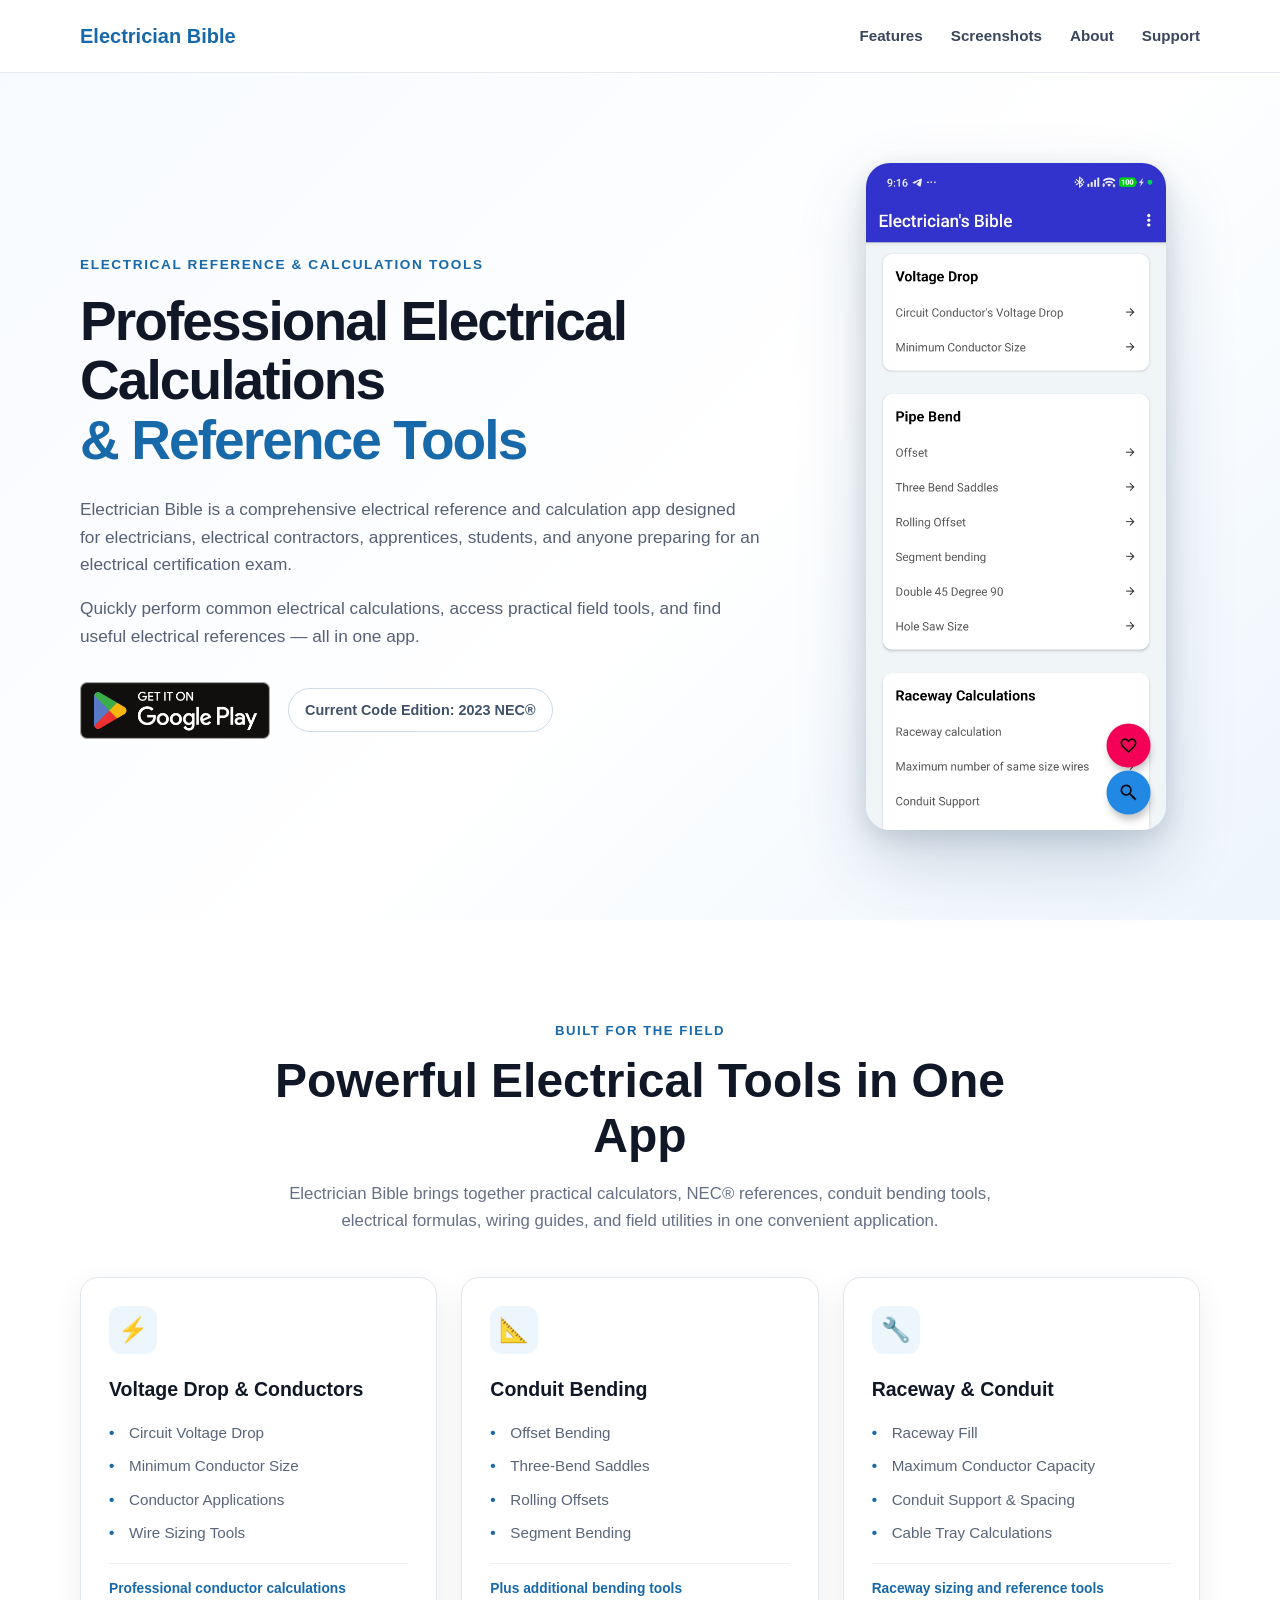
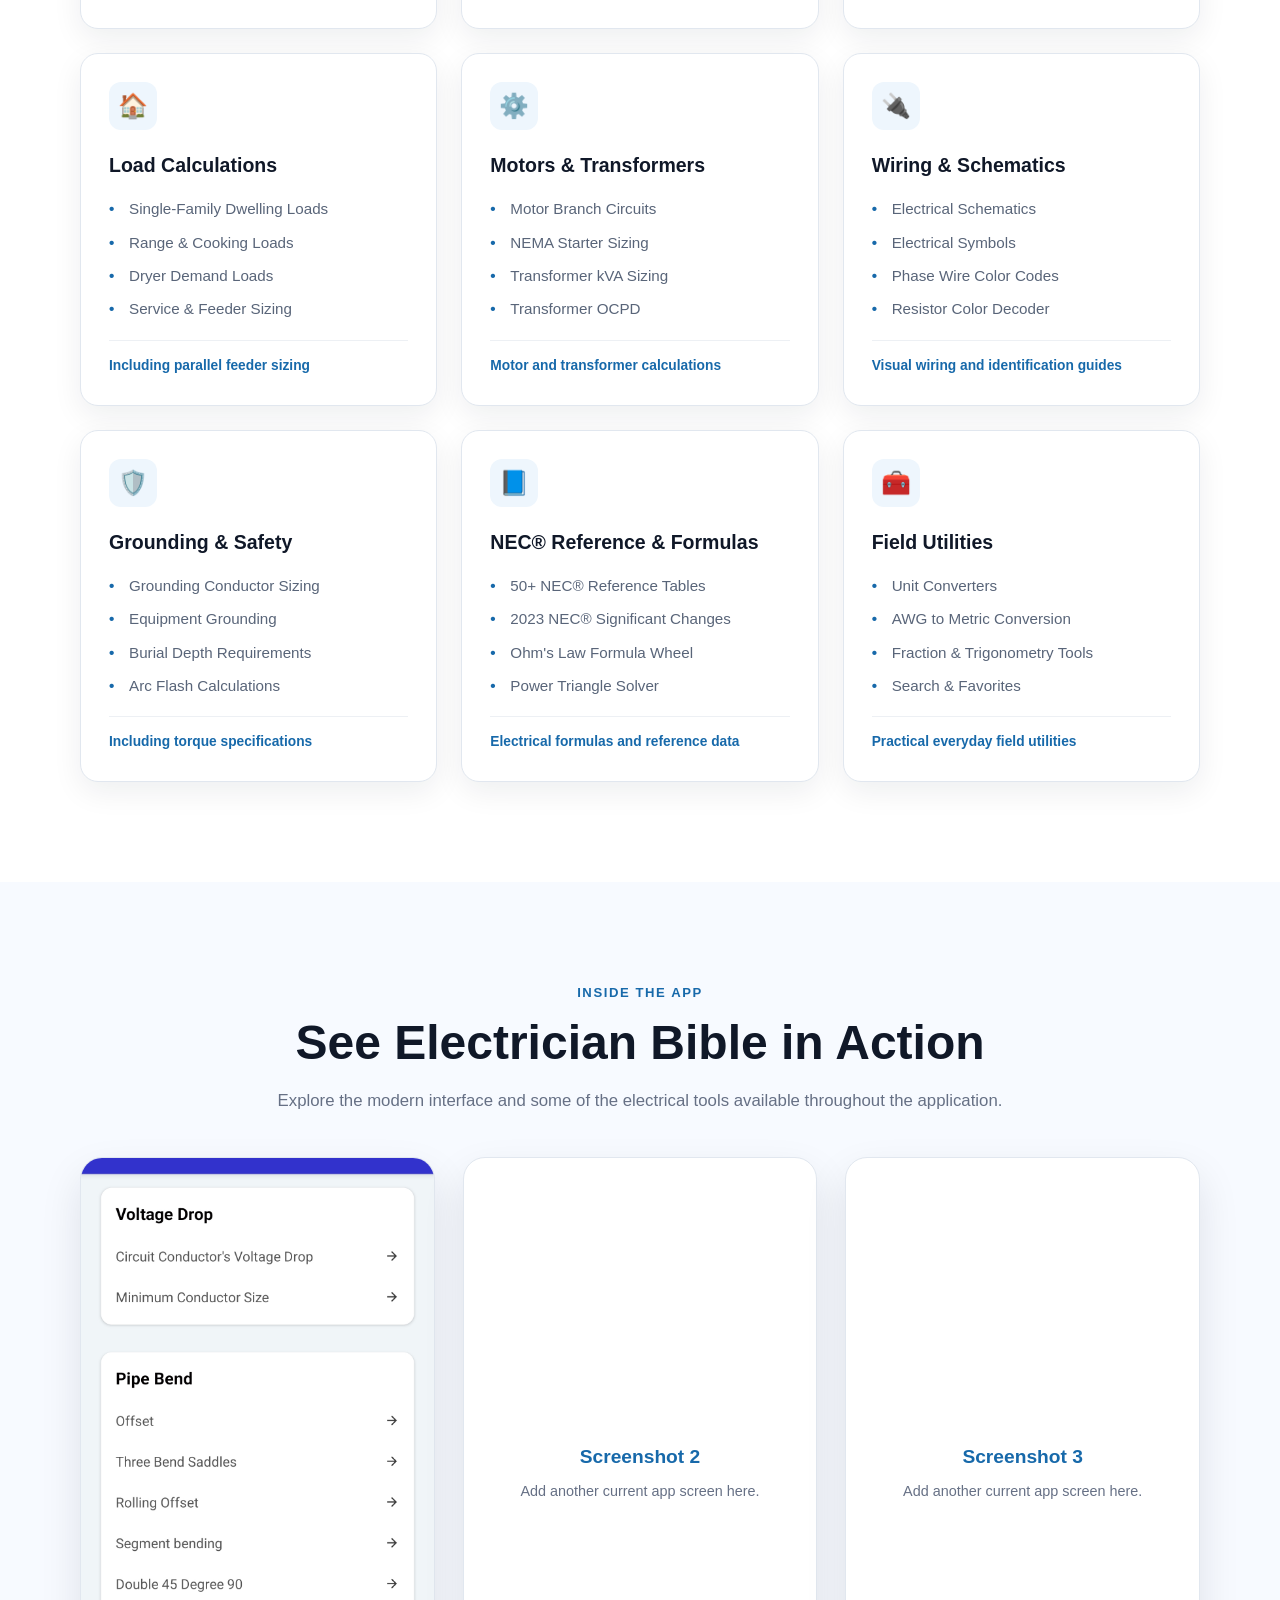
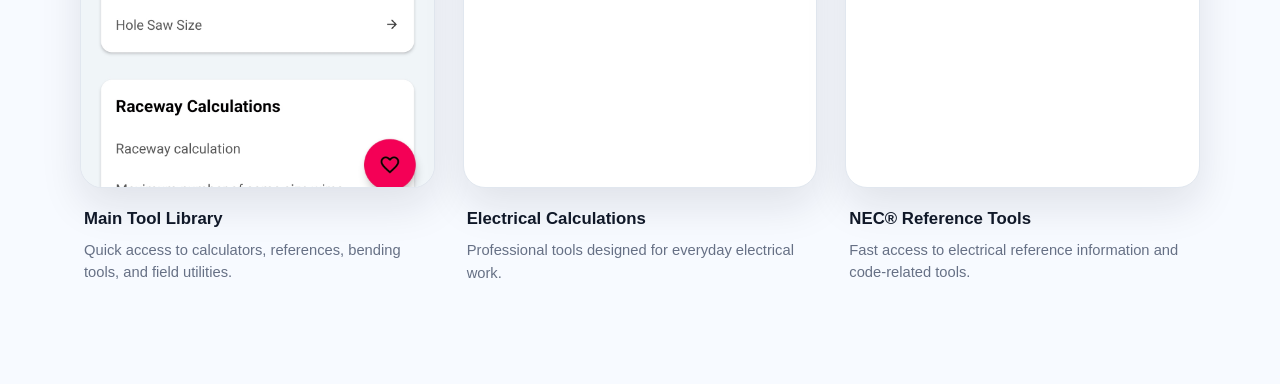
==== index.html @ d9a0a6ef "Build initial Electrician Bible website" ====
<!doctype html>
<html lang="en">
  <head>
    <meta charset="UTF-8" />
    <meta name="viewport" content="width=device-width, initial-scale=1.0" />

    <title>Electrician Bible</title>

    <meta
      name="description"
      content="Electrician Bible provides professional electrical calculations, conduit bending tools, electrical references, and field utilities for electricians, contractors, apprentices, and students."
    />

    <link rel="stylesheet" href="css/style.css" />
  </head>

  <body>
    <header class="site-header">
      <div class="container nav-container">
        <a class="brand" href="#"> Electrician Bible </a>

        <nav class="main-nav" aria-label="Main navigation">
          <a href="#features">Features</a>
          <a href="#screenshots">Screenshots</a>
          <a href="#about">About</a>
          <a href="#support">Support</a>
        </nav>
      </div>
    </header>

    <main>
      <section class="hero">
        <div class="container hero-content">
          <div class="hero-text">
            <p class="hero-label">Electrical Reference & Calculation Tools</p>

            <h1>
              Professional Electrical Calculations
              <span>& Reference Tools</span>
            </h1>

            <p class="hero-description">
              Electrician Bible is a comprehensive electrical reference and
              calculation app designed for electricians, electrical contractors,
              apprentices, students, and anyone preparing for an electrical
              certification exam.
            </p>

            <p class="hero-description">
              Quickly perform common electrical calculations, access practical
              field tools, and find useful electrical references — all in one
              app.
            </p>

            <div class="hero-actions">
              <a
                class="google-play-link"
                href="https://play.google.com/store/apps/details?id=com.softlink.electriciantoolsNew"
                target="_blank"
                rel="noopener noreferrer"
                aria-label="Get Electrician's Bible on Google Play"
              >
                <img
                  src="images/google-play-badge.png"
                  alt="Get it on Google Play"
                  class="google-play-badge"
                />
              </a>

              <span class="nec-badge"> Current Code Edition: 2023 NEC® </span>
            </div>
          </div>

          <div class="hero-visual">
            <div class="app-showcase">
              <img
                src="images/screenshots/electrician-bible-home.jpg"
                alt="Electrician Bible Android app showing electrical calculators and conduit bending tools"
                class="app-screenshot"
              />
            </div>
          </div>
        </div>
      </section>

      <section id="features" class="features-section">
        <div class="container">
          <div class="section-heading">
            <p class="section-label">Built for the field</p>
            <h2>Powerful Electrical Tools in One App</h2>
            <p class="section-description">
              Electrician Bible brings together practical calculators, NEC®
              references, conduit bending tools, electrical formulas, wiring
              guides, and field utilities in one convenient application.
            </p>
          </div>

          <div class="features-grid">
            <article class="feature-card">
              <div class="feature-icon">⚡</div>
              <h3>Voltage Drop & Conductors</h3>
              <ul>
                <li>Circuit Voltage Drop</li>
                <li>Minimum Conductor Size</li>
                <li>Conductor Applications</li>
                <li>Wire Sizing Tools</li>
              </ul>
              <span class="feature-more"
                >Professional conductor calculations</span
              >
            </article>

            <article class="feature-card">
              <div class="feature-icon">📐</div>
              <h3>Conduit Bending</h3>
              <ul>
                <li>Offset Bending</li>
                <li>Three-Bend Saddles</li>
                <li>Rolling Offsets</li>
                <li>Segment Bending</li>
              </ul>
              <span class="feature-more">Plus additional bending tools</span>
            </article>

            <article class="feature-card">
              <div class="feature-icon">🔧</div>
              <h3>Raceway & Conduit</h3>
              <ul>
                <li>Raceway Fill</li>
                <li>Maximum Conductor Capacity</li>
                <li>Conduit Support & Spacing</li>
                <li>Cable Tray Calculations</li>
              </ul>
              <span class="feature-more"
                >Raceway sizing and reference tools</span
              >
            </article>

            <article class="feature-card">
              <div class="feature-icon">🏠</div>
              <h3>Load Calculations</h3>
              <ul>
                <li>Single-Family Dwelling Loads</li>
                <li>Range & Cooking Loads</li>
                <li>Dryer Demand Loads</li>
                <li>Service & Feeder Sizing</li>
              </ul>
              <span class="feature-more">Including parallel feeder sizing</span>
            </article>

            <article class="feature-card">
              <div class="feature-icon">⚙️</div>
              <h3>Motors & Transformers</h3>
              <ul>
                <li>Motor Branch Circuits</li>
                <li>NEMA Starter Sizing</li>
                <li>Transformer kVA Sizing</li>
                <li>Transformer OCPD</li>
              </ul>
              <span class="feature-more"
                >Motor and transformer calculations</span
              >
            </article>

            <article class="feature-card">
              <div class="feature-icon">🔌</div>
              <h3>Wiring & Schematics</h3>
              <ul>
                <li>Electrical Schematics</li>
                <li>Electrical Symbols</li>
                <li>Phase Wire Color Codes</li>
                <li>Resistor Color Decoder</li>
              </ul>
              <span class="feature-more"
                >Visual wiring and identification guides</span
              >
            </article>

            <article class="feature-card">
              <div class="feature-icon">🛡️</div>
              <h3>Grounding & Safety</h3>
              <ul>
                <li>Grounding Conductor Sizing</li>
                <li>Equipment Grounding</li>
                <li>Burial Depth Requirements</li>
                <li>Arc Flash Calculations</li>
              </ul>
              <span class="feature-more">Including torque specifications</span>
            </article>

            <article class="feature-card">
              <div class="feature-icon">📘</div>
              <h3>NEC® Reference & Formulas</h3>
              <ul>
                <li>50+ NEC® Reference Tables</li>
                <li>2023 NEC® Significant Changes</li>
                <li>Ohm's Law Formula Wheel</li>
                <li>Power Triangle Solver</li>
              </ul>
              <span class="feature-more"
                >Electrical formulas and reference data</span
              >
            </article>

            <article class="feature-card">
              <div class="feature-icon">🧰</div>
              <h3>Field Utilities</h3>
              <ul>
                <li>Unit Converters</li>
                <li>AWG to Metric Conversion</li>
                <li>Fraction & Trigonometry Tools</li>
                <li>Search & Favorites</li>
              </ul>
              <span class="feature-more"
                >Practical everyday field utilities</span
              >
            </article>
          </div>
        </div>
      </section>
      <section id="screenshots" class="screenshots-section">
        <div class="container">
          <div class="section-heading">
            <p class="section-label">Inside the app</p>
            <h2>See Electrician Bible in Action</h2>
            <p class="section-description">
              Explore the modern interface and some of the electrical tools
              available throughout the application.
            </p>
          </div>

          <div class="screenshots-grid">
            <figure class="screenshot-card">
              <img
                src="images/screenshots/electrician-bible-home.jpg"
                alt="Electrician Bible main menu with voltage drop, conduit bending, and raceway tools"
              />
              <figcaption>
                <strong>Main Tool Library</strong>
                <span
                  >Quick access to calculators, references, bending tools, and
                  field utilities.</span
                >
              </figcaption>
            </figure>

            <figure class="screenshot-card">
              <div class="screenshot-placeholder">
                <span>Screenshot 2</span>
                <small>Add another current app screen here.</small>
              </div>
              <figcaption>
                <strong>Electrical Calculations</strong>
                <span
                  >Professional tools designed for everyday electrical
                  work.</span
                >
              </figcaption>
            </figure>

            <figure class="screenshot-card">
              <div class="screenshot-placeholder">
                <span>Screenshot 3</span>
                <small>Add another current app screen here.</small>
              </div>
              <figcaption>
                <strong>NEC® Reference Tools</strong>
                <span
                  >Fast access to electrical reference information and
                  code-related tools.</span
                >
              </figcaption>
            </figure>
          </div>
        </div>
      </section>
    </main>

    <script src="js/script.js"></script>
  </body>
</html>
---- css/style.css ----
* {
  box-sizing: border-box;
  margin: 0;
  padding: 0;
}

html {
  scroll-behavior: smooth;
}

body {
  font-family: Arial, Helvetica, sans-serif;
  color: #172033;
  background: #ffffff;
  line-height: 1.6;
}

a {
  color: inherit;
  text-decoration: none;
}

.container {
  width: min(1120px, calc(100% - 40px));
  margin: 0 auto;
}

/* Header */

.site-header {
  background: #ffffff;
  border-bottom: 1px solid #e6e9ef;
  position: sticky;
  top: 0;
  z-index: 100;
}

.nav-container {
  min-height: 72px;
  display: flex;
  align-items: center;
  justify-content: space-between;
  gap: 30px;
}

.brand {
  font-size: 1.25rem;
  font-weight: 700;
  color: #1769aa;
}

.main-nav {
  display: flex;
  align-items: center;
  gap: 28px;
}

.main-nav a {
  font-size: 0.95rem;
  font-weight: 600;
  color: #39465c;
}

.main-nav a:hover {
  color: #1769aa;
}

/* Hero */

.hero {
  background: linear-gradient(135deg, #f7faff 0%, #ffffff 55%, #edf5fc 100%);
  padding: 90px 0;
}

.hero-content {
  display: grid;
  grid-template-columns: 1.3fr 0.7fr;
  gap: 70px;
  align-items: center;
}

.hero-label {
  color: #1769aa;
  font-size: 0.85rem;
  font-weight: 700;
  text-transform: uppercase;
  letter-spacing: 0.12em;
  margin-bottom: 16px;
}

.hero h1 {
  font-size: clamp(2.4rem, 4.3vw, 3.9rem);
  line-height: 1.08;
  letter-spacing: -0.035em;
  margin-bottom: 26px;
  color: #101828;
}

.hero h1 span {
  color: #1769aa;
  display: block;
}

.hero-description {
  max-width: 680px;
  font-size: 1.08rem;
  color: #566176;
  margin-bottom: 16px;
}

.hero-actions {
  margin-top: 32px;
  display: flex;
  align-items: center;
  gap: 18px;
  flex-wrap: wrap;
}

.google-play-link {
  display: inline-block;
  line-height: 0;
}

.google-play-badge {
  display: block;
  width: 190px;
  height: auto;
}

.google-play-link:hover {
  transform: translateY(-2px);
}

.nec-badge {
  display: inline-flex;
  align-items: center;
  min-height: 44px;
  padding: 0 16px;
  border-radius: 999px;
  border: 1px solid #cddbea;
  background: #ffffff;
  color: #40516a;
  font-size: 0.9rem;
  font-weight: 600;
}

/* App screenshot */

.hero-visual {
  display: flex;
  justify-content: center;
  align-items: center;
}

.app-showcase {
  width: min(100%, 300px);
}

.app-screenshot {
  display: block;
  width: 100%;
  height: auto;
  border-radius: 24px;
  box-shadow:
    0 30px 70px rgba(27, 72, 117, 0.2),
    0 8px 24px rgba(16, 24, 40, 0.12);
}

/* Features */

.features-section {
  padding: 100px 0;
  background: #ffffff;
}

.section-heading {
  max-width: 760px;
  margin: 0 auto 42px;
  text-align: center;
}

.section-label {
  color: #1769aa;
  font-size: 0.82rem;
  font-weight: 700;
  text-transform: uppercase;
  letter-spacing: 0.12em;
  margin-bottom: 12px;
}

.section-heading h2 {
  font-size: clamp(2rem, 4vw, 3rem);
  line-height: 1.15;
  color: #101828;
  margin-bottom: 18px;
}

.section-description {
  font-size: 1.05rem;
  color: #667085;
}

.features-grid {
  display: grid;
  grid-template-columns: repeat(3, 1fr);
  gap: 24px;
}

.feature-card {
  background: #ffffff;
  border: 1px solid #e1e7ef;
  border-radius: 18px;
  padding: 28px;
  box-shadow: 0 10px 30px rgba(16, 24, 40, 0.07);
}

.feature-card:hover {
  transform: translateY(-4px);
  box-shadow: 0 18px 38px rgba(16, 24, 40, 0.1);
}

.feature-icon {
  width: 48px;
  height: 48px;
  display: flex;
  align-items: center;
  justify-content: center;
  border-radius: 12px;
  background: #eef6fd;
  font-size: 1.5rem;
  margin-bottom: 20px;
}

.feature-card h3 {
  font-size: 1.22rem;
  color: #101828;
  margin-bottom: 16px;
}

.feature-card ul {
  list-style: none;
  margin-bottom: 18px;
}

.feature-card li {
  position: relative;
  padding-left: 20px;
  margin-bottom: 9px;
  color: #596579;
  font-size: 0.95rem;
}

.feature-card li::before {
  content: "•";
  position: absolute;
  left: 0;
  color: #1769aa;
  font-weight: 700;
}

.feature-more {
  display: block;
  padding-top: 14px;
  border-top: 1px solid #edf0f4;
  color: #1769aa;
  font-size: 0.86rem;
  font-weight: 700;
}

/* Screenshots */

.screenshots-section {
  padding: 100px 0;
  background: #f7faff;
}

.screenshots-grid {
  display: grid;
  grid-template-columns: repeat(3, 1fr);
  gap: 28px;
  align-items: start;
}

.screenshot-card {
  margin: 0;
}

.screenshot-card img,
.screenshot-placeholder {
  width: 100%;
  aspect-ratio: 9 / 16;
  border-radius: 22px;
  background: #ffffff;
  border: 1px solid #e1e7ef;
  box-shadow: 0 18px 42px rgba(16, 24, 40, 0.1);
}

.screenshot-card img {
  display: block;
  height: auto;
  object-fit: cover;
}

.screenshot-placeholder {
  display: flex;
  flex-direction: column;
  align-items: center;
  justify-content: center;
  text-align: center;
  padding: 30px;
  color: #667085;
}

.screenshot-placeholder span {
  font-size: 1.2rem;
  font-weight: 700;
  color: #1769aa;
  margin-bottom: 8px;
}

.screenshot-placeholder small {
  font-size: 0.9rem;
}

.screenshot-card figcaption {
  padding: 18px 4px 0;
}

.screenshot-card figcaption strong {
  display: block;
  font-size: 1.05rem;
  color: #101828;
  margin-bottom: 6px;
}

.screenshot-card figcaption span {
  display: block;
  color: #667085;
  font-size: 0.92rem;
  line-height: 1.55;
}

/* Tablet */

@media (max-width: 1050px) {
  .features-grid {
    grid-template-columns: repeat(2, 1fr);
  }

  .screenshots-grid {
    grid-template-columns: repeat(2, 1fr);
  }
}

/* Responsive */

@media (max-width: 800px) {
  .nav-container {
    min-height: 64px;
  }

  .main-nav {
    display: none;
  }

  .hero {
    padding: 65px 0;
  }

  .hero-content {
    grid-template-columns: 1fr;
    gap: 50px;
  }

  .hero-text {
    text-align: center;
  }

  .hero-description {
    margin-left: auto;
    margin-right: auto;
  }

  .hero-actions {
    justify-content: center;
  }

  .app-showcase {
    width: min(100%, 300px);
  }

  .features-section {
    padding: 70px 0;
  }

  .section-heading {
    margin-bottom: 38px;
  }

  .features-grid {
    grid-template-columns: 1fr;
    gap: 18px;
  }

  .feature-card {
    padding: 24px;
  }

  .screenshots-section {
    padding: 70px 0;
  }

  .screenshots-grid {
    grid-template-columns: 1fr;
    max-width: 340px;
    margin: 0 auto;
  }
}
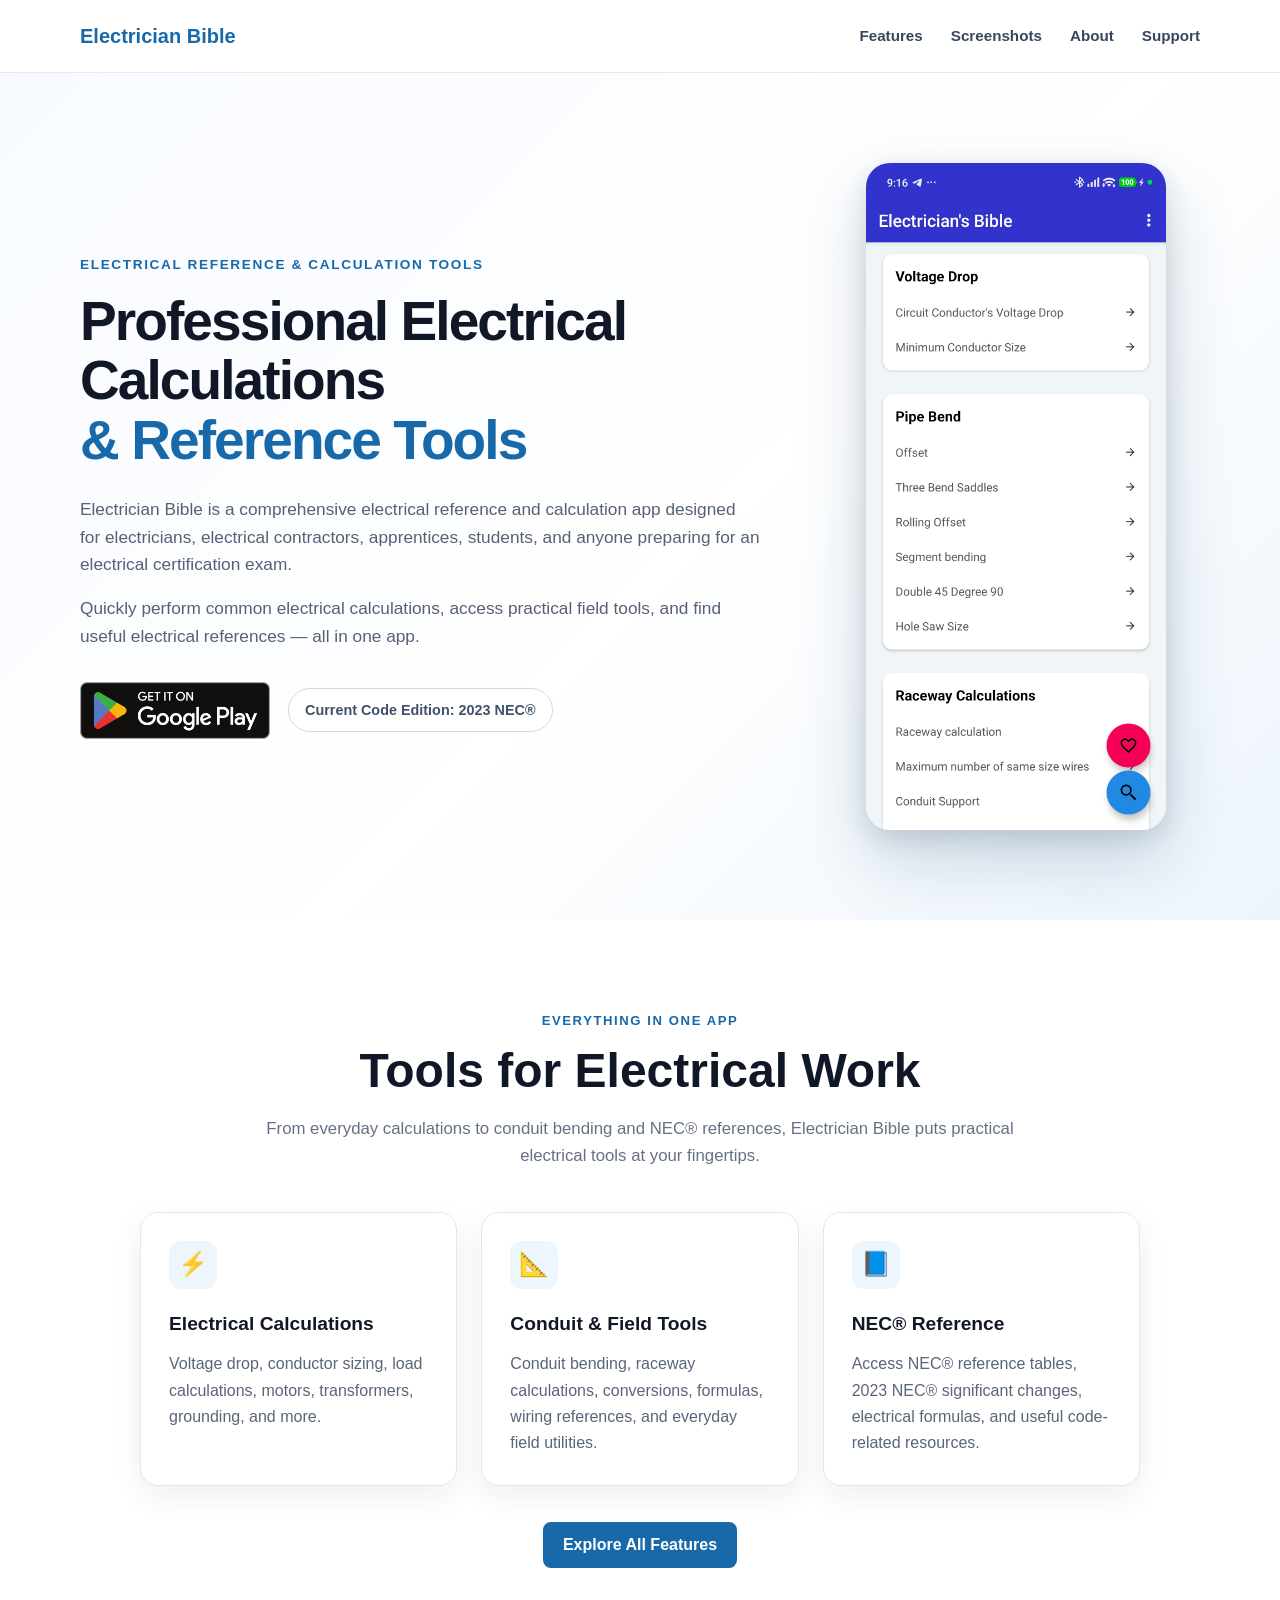
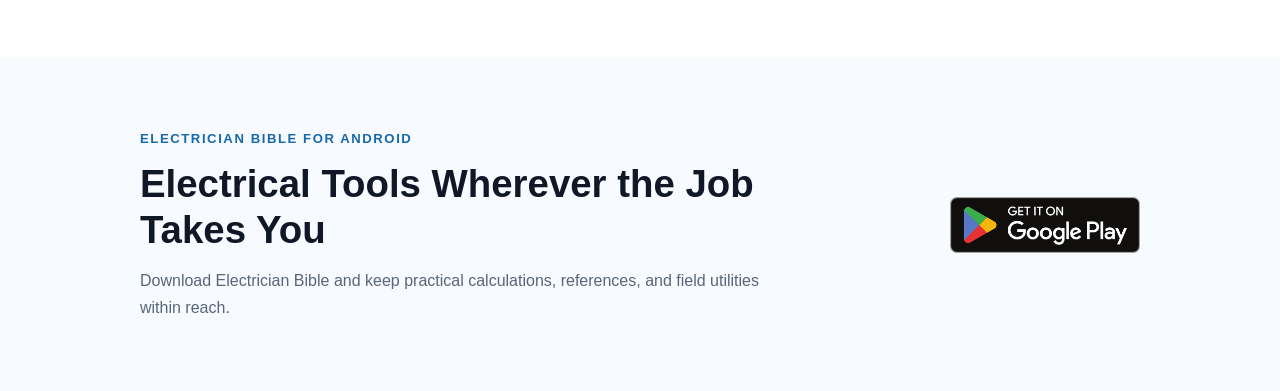
==== commit 2e2b4bff: "Convert website to modern multi-page layout" ====
--- a/index.html
+++ b/index.html
@@ -20,11 +20,11 @@
         <a class="brand" href="#"> Electrician Bible </a>
 
         <nav class="main-nav" aria-label="Main navigation">
-          <a href="#features">Features</a>
-          <a href="#screenshots">Screenshots</a>
-          <a href="#about">About</a>
-          <a href="#support">Support</a>
-        </nav>
+  <a href="features.html">Features</a>
+  <a href="screenshots.html">Screenshots</a>
+  <a href="about.html">About</a>
+  <a href="support.html">Support</a>
+</nav>
       </div>
     </header>
 
@@ -82,199 +82,93 @@
           </div>
         </div>
       </section>
+    
+<section class="home-preview">
+  <div class="container">
 
-      <section id="features" class="features-section">
-        <div class="container">
-          <div class="section-heading">
-            <p class="section-label">Built for the field</p>
-            <h2>Powerful Electrical Tools in One App</h2>
-            <p class="section-description">
-              Electrician Bible brings together practical calculators, NEC®
-              references, conduit bending tools, electrical formulas, wiring
-              guides, and field utilities in one convenient application.
-            </p>
-          </div>
+    <div class="section-heading">
+      <p class="section-label">Everything in One App</p>
+      <h2>Tools for Electrical Work</h2>
+      <p class="section-description">
+        From everyday calculations to conduit bending and NEC® references,
+        Electrician Bible puts practical electrical tools at your fingertips.
+      </p>
+    </div>
 
-          <div class="features-grid">
-            <article class="feature-card">
-              <div class="feature-icon">⚡</div>
-              <h3>Voltage Drop & Conductors</h3>
-              <ul>
-                <li>Circuit Voltage Drop</li>
-                <li>Minimum Conductor Size</li>
-                <li>Conductor Applications</li>
-                <li>Wire Sizing Tools</li>
-              </ul>
-              <span class="feature-more"
-                >Professional conductor calculations</span
-              >
-            </article>
+    <div class="home-preview-grid">
 
-            <article class="feature-card">
-              <div class="feature-icon">📐</div>
-              <h3>Conduit Bending</h3>
-              <ul>
-                <li>Offset Bending</li>
-                <li>Three-Bend Saddles</li>
-                <li>Rolling Offsets</li>
-                <li>Segment Bending</li>
-              </ul>
-              <span class="feature-more">Plus additional bending tools</span>
-            </article>
+      <article class="home-preview-card">
+        <div class="feature-icon">⚡</div>
+        <h3>Electrical Calculations</h3>
+        <p>
+          Voltage drop, conductor sizing, load calculations, motors,
+          transformers, grounding, and more.
+        </p>
+      </article>
 
-            <article class="feature-card">
-              <div class="feature-icon">🔧</div>
-              <h3>Raceway & Conduit</h3>
-              <ul>
-                <li>Raceway Fill</li>
-                <li>Maximum Conductor Capacity</li>
-                <li>Conduit Support & Spacing</li>
-                <li>Cable Tray Calculations</li>
-              </ul>
-              <span class="feature-more"
-                >Raceway sizing and reference tools</span
-              >
-            </article>
+      <article class="home-preview-card">
+        <div class="feature-icon">📐</div>
+        <h3>Conduit & Field Tools</h3>
+        <p>
+          Conduit bending, raceway calculations, conversions, formulas,
+          wiring references, and everyday field utilities.
+        </p>
+      </article>
 
-            <article class="feature-card">
-              <div class="feature-icon">🏠</div>
-              <h3>Load Calculations</h3>
-              <ul>
-                <li>Single-Family Dwelling Loads</li>
-                <li>Range & Cooking Loads</li>
-                <li>Dryer Demand Loads</li>
-                <li>Service & Feeder Sizing</li>
-              </ul>
-              <span class="feature-more">Including parallel feeder sizing</span>
-            </article>
+      <article class="home-preview-card">
+        <div class="feature-icon">📘</div>
+        <h3>NEC® Reference</h3>
+        <p>
+          Access NEC® reference tables, 2023 NEC® significant changes,
+          electrical formulas, and useful code-related resources.
+        </p>
+      </article>
 
-            <article class="feature-card">
-              <div class="feature-icon">⚙️</div>
-              <h3>Motors & Transformers</h3>
-              <ul>
-                <li>Motor Branch Circuits</li>
-                <li>NEMA Starter Sizing</li>
-                <li>Transformer kVA Sizing</li>
-                <li>Transformer OCPD</li>
-              </ul>
-              <span class="feature-more"
-                >Motor and transformer calculations</span
-              >
-            </article>
+    </div>
 
-            <article class="feature-card">
-              <div class="feature-icon">🔌</div>
-              <h3>Wiring & Schematics</h3>
-              <ul>
-                <li>Electrical Schematics</li>
-                <li>Electrical Symbols</li>
-                <li>Phase Wire Color Codes</li>
-                <li>Resistor Color Decoder</li>
-              </ul>
-              <span class="feature-more"
-                >Visual wiring and identification guides</span
-              >
-            </article>
+    <div class="home-preview-action">
+      <a href="features.html" class="support-button">
+        Explore All Features
+      </a>
+    </div>
 
-            <article class="feature-card">
-              <div class="feature-icon">🛡️</div>
-              <h3>Grounding & Safety</h3>
-              <ul>
-                <li>Grounding Conductor Sizing</li>
-                <li>Equipment Grounding</li>
-                <li>Burial Depth Requirements</li>
-                <li>Arc Flash Calculations</li>
-              </ul>
-              <span class="feature-more">Including torque specifications</span>
-            </article>
+  </div>
+</section>
 
-            <article class="feature-card">
-              <div class="feature-icon">📘</div>
-              <h3>NEC® Reference & Formulas</h3>
-              <ul>
-                <li>50+ NEC® Reference Tables</li>
-                <li>2023 NEC® Significant Changes</li>
-                <li>Ohm's Law Formula Wheel</li>
-                <li>Power Triangle Solver</li>
-              </ul>
-              <span class="feature-more"
-                >Electrical formulas and reference data</span
-              >
-            </article>
+<section class="home-cta">
+  <div class="container">
 
-            <article class="feature-card">
-              <div class="feature-icon">🧰</div>
-              <h3>Field Utilities</h3>
-              <ul>
-                <li>Unit Converters</li>
-                <li>AWG to Metric Conversion</li>
-                <li>Fraction & Trigonometry Tools</li>
-                <li>Search & Favorites</li>
-              </ul>
-              <span class="feature-more"
-                >Practical everyday field utilities</span
-              >
-            </article>
-          </div>
-        </div>
-      </section>
-      <section id="screenshots" class="screenshots-section">
-        <div class="container">
-          <div class="section-heading">
-            <p class="section-label">Inside the app</p>
-            <h2>See Electrician Bible in Action</h2>
-            <p class="section-description">
-              Explore the modern interface and some of the electrical tools
-              available throughout the application.
-            </p>
-          </div>
+    <div class="home-cta-content">
 
-          <div class="screenshots-grid">
-            <figure class="screenshot-card">
-              <img
-                src="images/screenshots/electrician-bible-home.jpg"
-                alt="Electrician Bible main menu with voltage drop, conduit bending, and raceway tools"
-              />
-              <figcaption>
-                <strong>Main Tool Library</strong>
-                <span
-                  >Quick access to calculators, references, bending tools, and
-                  field utilities.</span
-                >
-              </figcaption>
-            </figure>
+      <div>
+        <p class="section-label">Electrician Bible for Android</p>
+        <h2>Electrical Tools Wherever the Job Takes You</h2>
+        <p>
+          Download Electrician Bible and keep practical calculations,
+          references, and field utilities within reach.
+        </p>
+      </div>
 
-            <figure class="screenshot-card">
-              <div class="screenshot-placeholder">
-                <span>Screenshot 2</span>
-                <small>Add another current app screen here.</small>
-              </div>
-              <figcaption>
-                <strong>Electrical Calculations</strong>
-                <span
-                  >Professional tools designed for everyday electrical
-                  work.</span
-                >
-              </figcaption>
-            </figure>
+      <a
+        class="google-play-link"
+        href="https://play.google.com/store/apps/details?id=com.softlink.electriciantoolsNew"
+        target="_blank"
+        rel="noopener noreferrer"
+        aria-label="Get Electrician's Bible on Google Play"
+      >
+        <img
+          src="images/google-play-badge.png"
+          alt="Get it on Google Play"
+          class="google-play-badge"
+        />
+      </a>
 
-            <figure class="screenshot-card">
-              <div class="screenshot-placeholder">
-                <span>Screenshot 3</span>
-                <small>Add another current app screen here.</small>
-              </div>
-              <figcaption>
-                <strong>NEC® Reference Tools</strong>
-                <span
-                  >Fast access to electrical reference information and
-                  code-related tools.</span
-                >
-              </figcaption>
-            </figure>
-          </div>
-        </div>
-      </section>
-    </main>
+    </div>
+
+  </div>
+</section>
+
+</main>
 
     <script src="js/script.js"></script>
   </body>
--- a/css/style.css
+++ b/css/style.css
@@ -342,6 +342,79 @@
 
 /* Tablet */
 
+
+/* Home Preview */
+
+.home-preview {
+  padding: 90px 0;
+  background: #ffffff;
+}
+
+.home-preview-grid {
+  display: grid;
+  grid-template-columns: repeat(3, 1fr);
+  gap: 24px;
+  max-width: 1000px;
+  margin: 0 auto;
+}
+
+.home-preview-card {
+  background: #ffffff;
+  border: 1px solid #e1e7ef;
+  border-radius: 18px;
+  padding: 28px;
+  box-shadow: 0 10px 30px rgba(16, 24, 40, 0.07);
+}
+
+.home-preview-card h3 {
+  color: #101828;
+  font-size: 1.2rem;
+  margin-bottom: 12px;
+}
+
+.home-preview-card p {
+  color: #596579;
+  line-height: 1.65;
+}
+
+.home-preview-action {
+  display: flex;
+  justify-content: center;
+  margin-top: 36px;
+}
+
+
+/* Home CTA */
+
+.home-cta {
+  padding: 70px 0;
+  background: #f7faff;
+}
+
+.home-cta-content {
+  display: flex;
+  align-items: center;
+  justify-content: space-between;
+  gap: 50px;
+  max-width: 1000px;
+  margin: 0 auto;
+}
+
+.home-cta-content > div {
+  max-width: 650px;
+}
+
+.home-cta-content h2 {
+  color: #101828;
+  font-size: clamp(1.8rem, 3vw, 2.5rem);
+  line-height: 1.2;
+  margin-bottom: 14px;
+}
+
+.home-cta-content p:not(.section-label) {
+  color: #596579;
+  line-height: 1.7;
+}
 @media (max-width: 1050px) {
   .features-grid {
     grid-template-columns: repeat(2, 1fr);
@@ -352,11 +425,193 @@
   }
 }
 
+/* Support */
+
+.support-section {
+  padding: 100px 0;
+  background: #f7faff;
+}
+
+.support-grid {
+  display: grid;
+  grid-template-columns: repeat(2, 1fr);
+  gap: 24px;
+  max-width: 900px;
+  margin: 0 auto;
+}
+
+.support-card {
+  background: #ffffff;
+  border: 1px solid #e1e7ef;
+  border-radius: 18px;
+  padding: 30px;
+  box-shadow: 0 10px 30px rgba(16, 24, 40, 0.07);
+}
+
+.support-icon {
+  width: 48px;
+  height: 48px;
+  display: flex;
+  align-items: center;
+  justify-content: center;
+  border-radius: 12px;
+  background: #eef6fd;
+  font-size: 1.45rem;
+  margin-bottom: 18px;
+}
+
+.support-card h3 {
+  font-size: 1.25rem;
+  color: #101828;
+  margin-bottom: 14px;
+}
+
+.support-card p {
+  color: #596579;
+  font-size: 0.98rem;
+  line-height: 1.7;
+  margin-bottom: 20px;
+}
+
+.support-note {
+  display: block;
+  color: #1769aa;
+  font-size: 0.9rem;
+  font-weight: 700;
+}
+
+.support-button {
+  display: inline-flex;
+  align-items: center;
+  justify-content: center;
+  min-height: 46px;
+  padding: 0 20px;
+  border-radius: 8px;
+  background: #1769aa;
+  color: #ffffff;
+  font-weight: 700;
+  transition:
+    transform 0.2s ease,
+    box-shadow 0.2s ease;
+}
+
+.support-button:hover {
+  transform: translateY(-2px);
+  box-shadow: 0 10px 22px rgba(23, 105, 170, 0.18);
+}
+
 /* Responsive */
 
+
+/* Home Preview */
+
+.home-preview {
+  padding: 90px 0;
+  background: #ffffff;
+}
+
+.home-preview-grid {
+  display: grid;
+  grid-template-columns: repeat(3, 1fr);
+  gap: 24px;
+  max-width: 1000px;
+  margin: 0 auto;
+}
+
+.home-preview-card {
+  background: #ffffff;
+  border: 1px solid #e1e7ef;
+  border-radius: 18px;
+  padding: 28px;
+  box-shadow: 0 10px 30px rgba(16, 24, 40, 0.07);
+}
+
+.home-preview-card h3 {
+  color: #101828;
+  font-size: 1.2rem;
+  margin-bottom: 12px;
+}
+
+.home-preview-card p {
+  color: #596579;
+  line-height: 1.65;
+}
+
+.home-preview-action {
+  display: flex;
+  justify-content: center;
+  margin-top: 36px;
+}
+
+
+/* Home CTA */
+
+.home-cta {
+  padding: 70px 0;
+  background: #f7faff;
+}
+
+.home-cta-content {
+  display: flex;
+  align-items: center;
+  justify-content: space-between;
+  gap: 50px;
+  max-width: 1000px;
+  margin: 0 auto;
+}
+
+.home-cta-content > div {
+  max-width: 650px;
+}
+
+.home-cta-content h2 {
+  color: #101828;
+  font-size: clamp(1.8rem, 3vw, 2.5rem);
+  line-height: 1.2;
+  margin-bottom: 14px;
+}
+
+.home-cta-content p:not(.section-label) {
+  color: #596579;
+  line-height: 1.7;
+}
 @media (max-width: 800px) {
+  .home-preview {
+    padding: 70px 0;
+  }
+
+  .home-preview-grid {
+    grid-template-columns: 1fr;
+  }
+
+  .home-cta {
+    padding: 60px 0;
+  }
+
+  .home-cta-content {
+    flex-direction: column;
+    align-items: flex-start;
+    gap: 28px;
+  }
+
   .nav-container {
     min-height: 64px;
+  }
+
+  .support-section {
+    padding: 70px 0;
+  }
+
+  .support-grid {
+    grid-template-columns: 1fr;
+  }
+  
+  .about-section {
+    padding: 70px 0;
+  }
+
+  .about-grid {
+    grid-template-columns: 1fr;
   }
 
   .main-nav {
@@ -416,3 +671,41 @@
     margin: 0 auto;
   }
 }
+/* About */
+
+.about-section {
+  padding: 100px 0;
+  background: #ffffff;
+}
+
+.about-grid {
+  display: grid;
+  grid-template-columns: repeat(2, 1fr);
+  gap: 24px;
+  max-width: 900px;
+  margin: 0 auto;
+}
+
+.about-card {
+  background: #ffffff;
+  border: 1px solid #e1e7ef;
+  border-radius: 18px;
+  padding: 30px;
+  box-shadow: 0 10px 30px rgba(16, 24, 40, 0.07);
+}
+
+.about-card h3 {
+  font-size: 1.25rem;
+  color: #101828;
+  margin-bottom: 14px;
+}
+
+.about-card p {
+  color: #596579;
+  font-size: 0.98rem;
+  line-height: 1.7;
+}
+
+.about-card .google-play-link {
+  margin-top: 20px;
+}
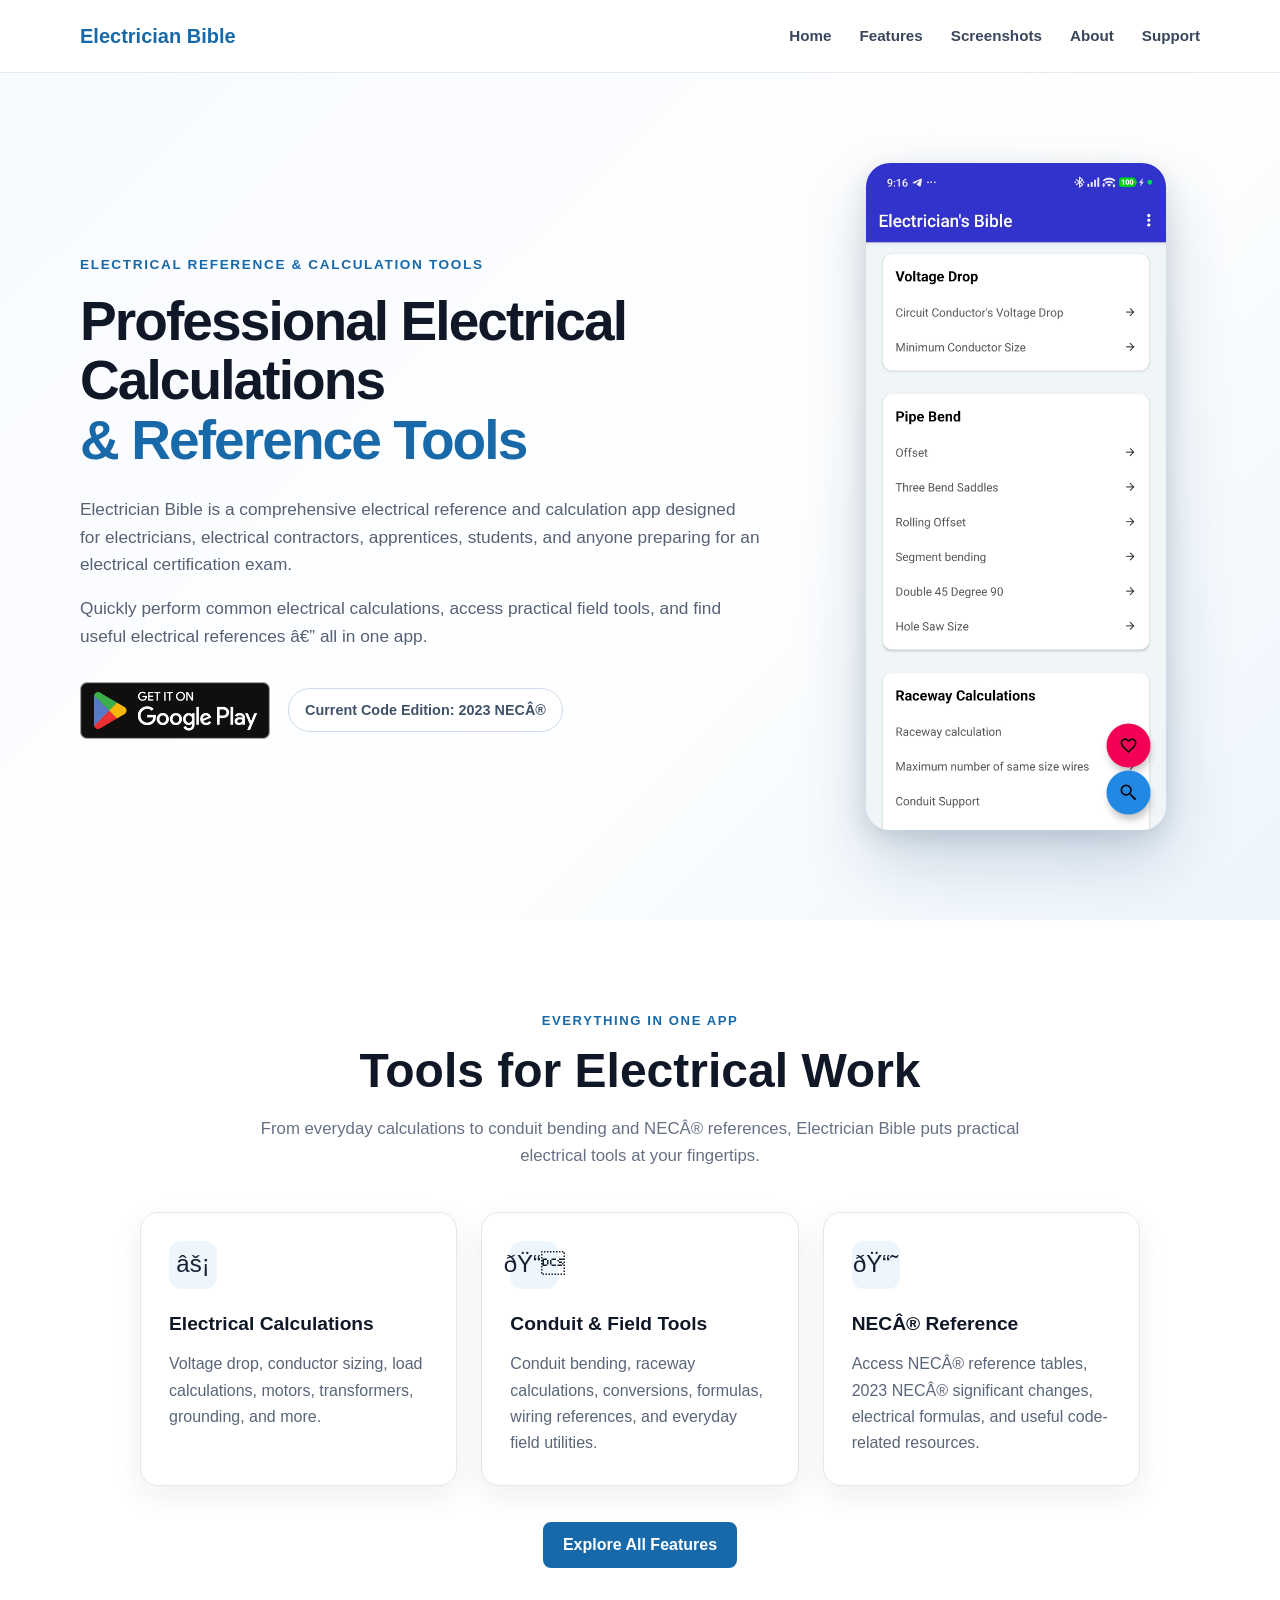
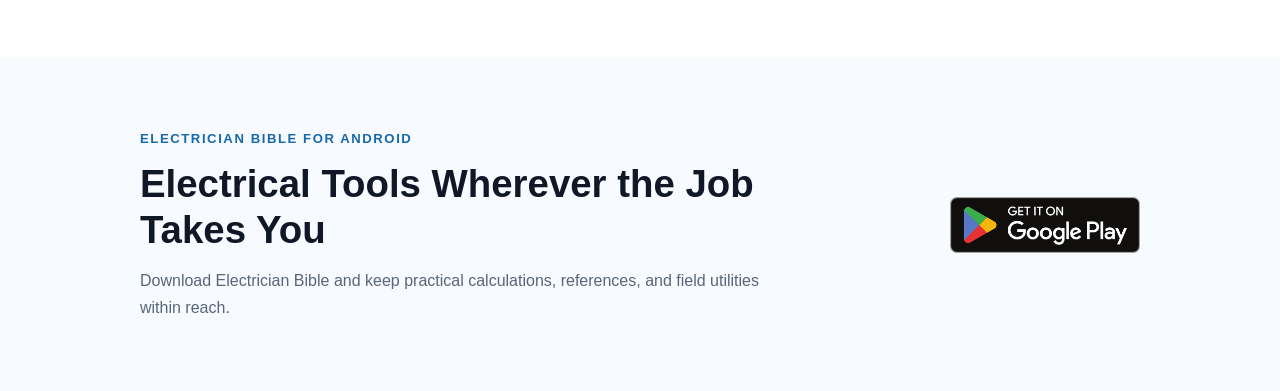
==== commit 564ef9dc: "Add Electrician Bible favicon" ====
--- a/index.html
+++ b/index.html
@@ -12,21 +12,43 @@
     />
 
     <link rel="stylesheet" href="css/style.css" />
-  </head>
+      <link rel="icon" type="image/png" href="images/favicon.png">
+</head>
 
   <body>
     <header class="site-header">
       <div class="container nav-container">
-        <a class="brand" href="#"> Electrician Bible </a>
 
-        <nav class="main-nav" aria-label="Main navigation">
-  <a href="features.html">Features</a>
-  <a href="screenshots.html">Screenshots</a>
-  <a href="about.html">About</a>
-  <a href="support.html">Support</a>
-</nav>
-      </div>
-    </header>
+  <a class="brand" href="index.html">
+    Electrician Bible
+  </a>
+
+  <button
+    class="mobile-menu-toggle"
+    type="button"
+    aria-label="Open navigation menu"
+    aria-expanded="false"
+    aria-controls="main-navigation"
+  >
+    <span></span>
+    <span></span>
+    <span></span>
+  </button>
+
+  <nav
+    id="main-navigation"
+    class="main-nav"
+    aria-label="Main navigation"
+  >
+    <a href="index.html">Home</a>
+    <a href="features.html">Features</a>
+    <a href="screenshots.html">Screenshots</a>
+    <a href="about.html">About</a>
+    <a href="support.html">Support</a>
+  </nav>
+
+</div>
+</header>
 
     <main>
       <section class="hero">
@@ -48,7 +70,7 @@
 
             <p class="hero-description">
               Quickly perform common electrical calculations, access practical
-              field tools, and find useful electrical references — all in one
+              field tools, and find useful electrical references â€” all in one
               app.
             </p>
 
@@ -67,7 +89,7 @@
                 />
               </a>
 
-              <span class="nec-badge"> Current Code Edition: 2023 NEC® </span>
+              <span class="nec-badge"> Current Code Edition: 2023 NECÂ® </span>
             </div>
           </div>
 
@@ -90,7 +112,7 @@
       <p class="section-label">Everything in One App</p>
       <h2>Tools for Electrical Work</h2>
       <p class="section-description">
-        From everyday calculations to conduit bending and NEC® references,
+        From everyday calculations to conduit bending and NECÂ® references,
         Electrician Bible puts practical electrical tools at your fingertips.
       </p>
     </div>
@@ -98,7 +120,7 @@
     <div class="home-preview-grid">
 
       <article class="home-preview-card">
-        <div class="feature-icon">⚡</div>
+        <div class="feature-icon">âš¡</div>
         <h3>Electrical Calculations</h3>
         <p>
           Voltage drop, conductor sizing, load calculations, motors,
@@ -107,7 +129,7 @@
       </article>
 
       <article class="home-preview-card">
-        <div class="feature-icon">📐</div>
+        <div class="feature-icon">ðŸ“</div>
         <h3>Conduit & Field Tools</h3>
         <p>
           Conduit bending, raceway calculations, conversions, formulas,
@@ -116,10 +138,10 @@
       </article>
 
       <article class="home-preview-card">
-        <div class="feature-icon">📘</div>
-        <h3>NEC® Reference</h3>
+        <div class="feature-icon">ðŸ“˜</div>
+        <h3>NECÂ® Reference</h3>
         <p>
-          Access NEC® reference tables, 2023 NEC® significant changes,
+          Access NECÂ® reference tables, 2023 NECÂ® significant changes,
           electrical formulas, and useful code-related resources.
         </p>
       </article>
@@ -173,3 +195,4 @@
     <script src="js/script.js"></script>
   </body>
 </html>
+
--- a/css/style.css
+++ b/css/style.css
@@ -414,6 +414,68 @@
 .home-cta-content p:not(.section-label) {
   color: #596579;
   line-height: 1.7;
+}
+
+/* Large Screenshot Gallery */
+
+.screenshots-grid-large {
+  grid-template-columns: repeat(2, minmax(0, 1fr));
+  gap: 42px 34px;
+  max-width: 920px;
+  margin: 0 auto;
+}
+
+.screenshots-grid-large .screenshot-card {
+  min-width: 0;
+}
+
+.screenshots-grid-large .screenshot-card img {
+  width: 100%;
+  height: auto;
+  aspect-ratio: auto;
+  object-fit: contain;
+  background: #ffffff;
+}
+
+.screenshots-grid-large .screenshot-card figcaption {
+  padding-top: 18px;
+}
+
+/* Mobile Navigation */
+
+.mobile-menu-toggle {
+  display: none;
+  width: 44px;
+  height: 44px;
+  padding: 9px;
+  border: 0;
+  border-radius: 8px;
+  background: transparent;
+  cursor: pointer;
+}
+
+.mobile-menu-toggle span {
+  display: block;
+  width: 24px;
+  height: 2px;
+  margin: 5px auto;
+  background: #172033;
+  border-radius: 10px;
+  transition:
+    transform 0.2s ease,
+    opacity 0.2s ease;
+}
+
+.mobile-menu-toggle.is-open span:nth-child(1) {
+  transform: translateY(7px) rotate(45deg);
+}
+
+.mobile-menu-toggle.is-open span:nth-child(2) {
+  opacity: 0;
+}
+
+.mobile-menu-toggle.is-open span:nth-child(3) {
+  transform: translateY(-7px) rotate(-45deg);
 }
 @media (max-width: 1050px) {
   .features-grid {
@@ -575,7 +637,113 @@
   color: #596579;
   line-height: 1.7;
 }
+
+/* Large Screenshot Gallery */
+
+.screenshots-grid-large {
+  grid-template-columns: repeat(2, minmax(0, 1fr));
+  gap: 42px 34px;
+  max-width: 920px;
+  margin: 0 auto;
+}
+
+.screenshots-grid-large .screenshot-card {
+  min-width: 0;
+}
+
+.screenshots-grid-large .screenshot-card img {
+  width: 100%;
+  height: auto;
+  aspect-ratio: auto;
+  object-fit: contain;
+  background: #ffffff;
+}
+
+.screenshots-grid-large .screenshot-card figcaption {
+  padding-top: 18px;
+}
+
+/* Mobile Navigation */
+
+.mobile-menu-toggle {
+  display: none;
+  width: 44px;
+  height: 44px;
+  padding: 9px;
+  border: 0;
+  border-radius: 8px;
+  background: transparent;
+  cursor: pointer;
+}
+
+.mobile-menu-toggle span {
+  display: block;
+  width: 24px;
+  height: 2px;
+  margin: 5px auto;
+  background: #172033;
+  border-radius: 10px;
+  transition:
+    transform 0.2s ease,
+    opacity 0.2s ease;
+}
+
+.mobile-menu-toggle.is-open span:nth-child(1) {
+  transform: translateY(7px) rotate(45deg);
+}
+
+.mobile-menu-toggle.is-open span:nth-child(2) {
+  opacity: 0;
+}
+
+.mobile-menu-toggle.is-open span:nth-child(3) {
+  transform: translateY(-7px) rotate(-45deg);
+}
 @media (max-width: 800px) {
+  .nav-container {
+    position: relative;
+  }
+
+  .mobile-menu-toggle {
+    display: block;
+    margin-left: auto;
+  }
+
+  .main-nav {
+    display: none;
+    position: absolute;
+    top: 64px;
+    left: 0;
+    right: 0;
+    flex-direction: column;
+    align-items: stretch;
+    gap: 0;
+    padding: 10px 20px 16px;
+    background: #ffffff;
+    border-top: 1px solid #e6e9ef;
+    border-bottom: 1px solid #e6e9ef;
+    box-shadow: 0 14px 24px rgba(16, 24, 40, 0.08);
+  }
+
+  .main-nav.is-open {
+    display: flex;
+  }
+
+  .main-nav a {
+    padding: 13px 6px;
+    border-bottom: 1px solid #edf0f4;
+  }
+
+  .main-nav a:last-child {
+    border-bottom: 0;
+  }
+
+  .screenshots-grid-large {
+    grid-template-columns: 1fr;
+    max-width: 420px;
+    gap: 38px;
+  }
+
   .home-preview {
     padding: 70px 0;
   }
@@ -612,10 +780,6 @@
 
   .about-grid {
     grid-template-columns: 1fr;
-  }
-
-  .main-nav {
-    display: none;
   }
 
   .hero {
@@ -709,3 +873,168 @@
 .about-card .google-play-link {
   margin-top: 20px;
 }
+
+/* FINAL MOBILE FIXES */
+
+@media (max-width: 800px) {
+
+  /* Reliable hamburger icon across Chrome, Brave, etc. */
+
+  .mobile-menu-toggle {
+    display: flex !important;
+    align-items: center;
+    justify-content: center;
+    width: 44px;
+    height: 44px;
+    padding: 0;
+    margin-left: auto;
+    border: 0;
+    background: transparent;
+    color: #172033;
+    font-size: 30px;
+    font-family: Arial, Helvetica, sans-serif;
+    line-height: 1;
+    cursor: pointer;
+  }
+
+  .mobile-menu-toggle span {
+    display: none !important;
+  }
+
+  .mobile-menu-toggle::before {
+    content: "\2630";
+    display: block;
+  }
+
+  .mobile-menu-toggle.is-open::before {
+    content: "\00D7";
+    font-size: 36px;
+  }
+
+
+  /* Mobile navigation */
+
+  .nav-container {
+    position: relative;
+  }
+
+  .main-nav {
+    display: none;
+    position: absolute;
+    top: 64px;
+    left: 0;
+    right: 0;
+    width: 100%;
+    flex-direction: column;
+    align-items: stretch;
+    gap: 0;
+    padding: 10px 20px 16px;
+    background: #ffffff;
+    border-top: 1px solid #e6e9ef;
+    border-bottom: 1px solid #e6e9ef;
+    box-shadow: 0 14px 24px rgba(16, 24, 40, 0.10);
+    z-index: 1000;
+  }
+
+  .main-nav.is-open {
+    display: flex;
+  }
+
+  .main-nav a {
+    display: block;
+    padding: 13px 6px;
+    border-bottom: 1px solid #edf0f4;
+  }
+
+  .main-nav a:last-child {
+    border-bottom: 0;
+  }
+
+
+  /* About page — force one column on phones */
+
+  .about-section {
+    padding: 70px 0;
+    overflow-x: hidden;
+  }
+
+  .about-grid {
+    display: grid;
+    grid-template-columns: 1fr !important;
+    width: 100%;
+    max-width: 100%;
+    gap: 18px;
+  }
+
+  .about-card {
+    width: 100%;
+    min-width: 0;
+    padding: 24px;
+  }
+
+
+  /* Support page */
+
+  .support-grid {
+    grid-template-columns: 1fr !important;
+  }
+
+
+  /* Features */
+
+  .features-grid {
+    grid-template-columns: 1fr !important;
+  }
+
+
+  /* Screenshot gallery */
+
+  .screenshots-grid,
+  .screenshots-grid-large {
+    grid-template-columns: 1fr !important;
+  }
+}
+
+/* END FINAL MOBILE FIXES */
+
+/* ABOUT MOBILE HARD FIX */
+
+@media (max-width: 800px) {
+
+  html,
+  body {
+    overflow-x: hidden;
+  }
+
+  .about-section .container {
+    width: calc(100% - 32px);
+    max-width: 100%;
+  }
+
+  .about-section .about-grid {
+    display: flex !important;
+    flex-direction: column !important;
+    grid-template-columns: none !important;
+    width: 100% !important;
+    max-width: 100% !important;
+    gap: 18px !important;
+    margin: 0 auto !important;
+  }
+
+  .about-section .about-card {
+    display: block !important;
+    width: 100% !important;
+    min-width: 0 !important;
+    max-width: 100% !important;
+    margin: 0 !important;
+    padding: 24px !important;
+  }
+
+  .about-section .about-card h3,
+  .about-section .about-card p {
+    width: 100%;
+    max-width: 100%;
+  }
+}
+
+/* END ABOUT MOBILE HARD FIX */
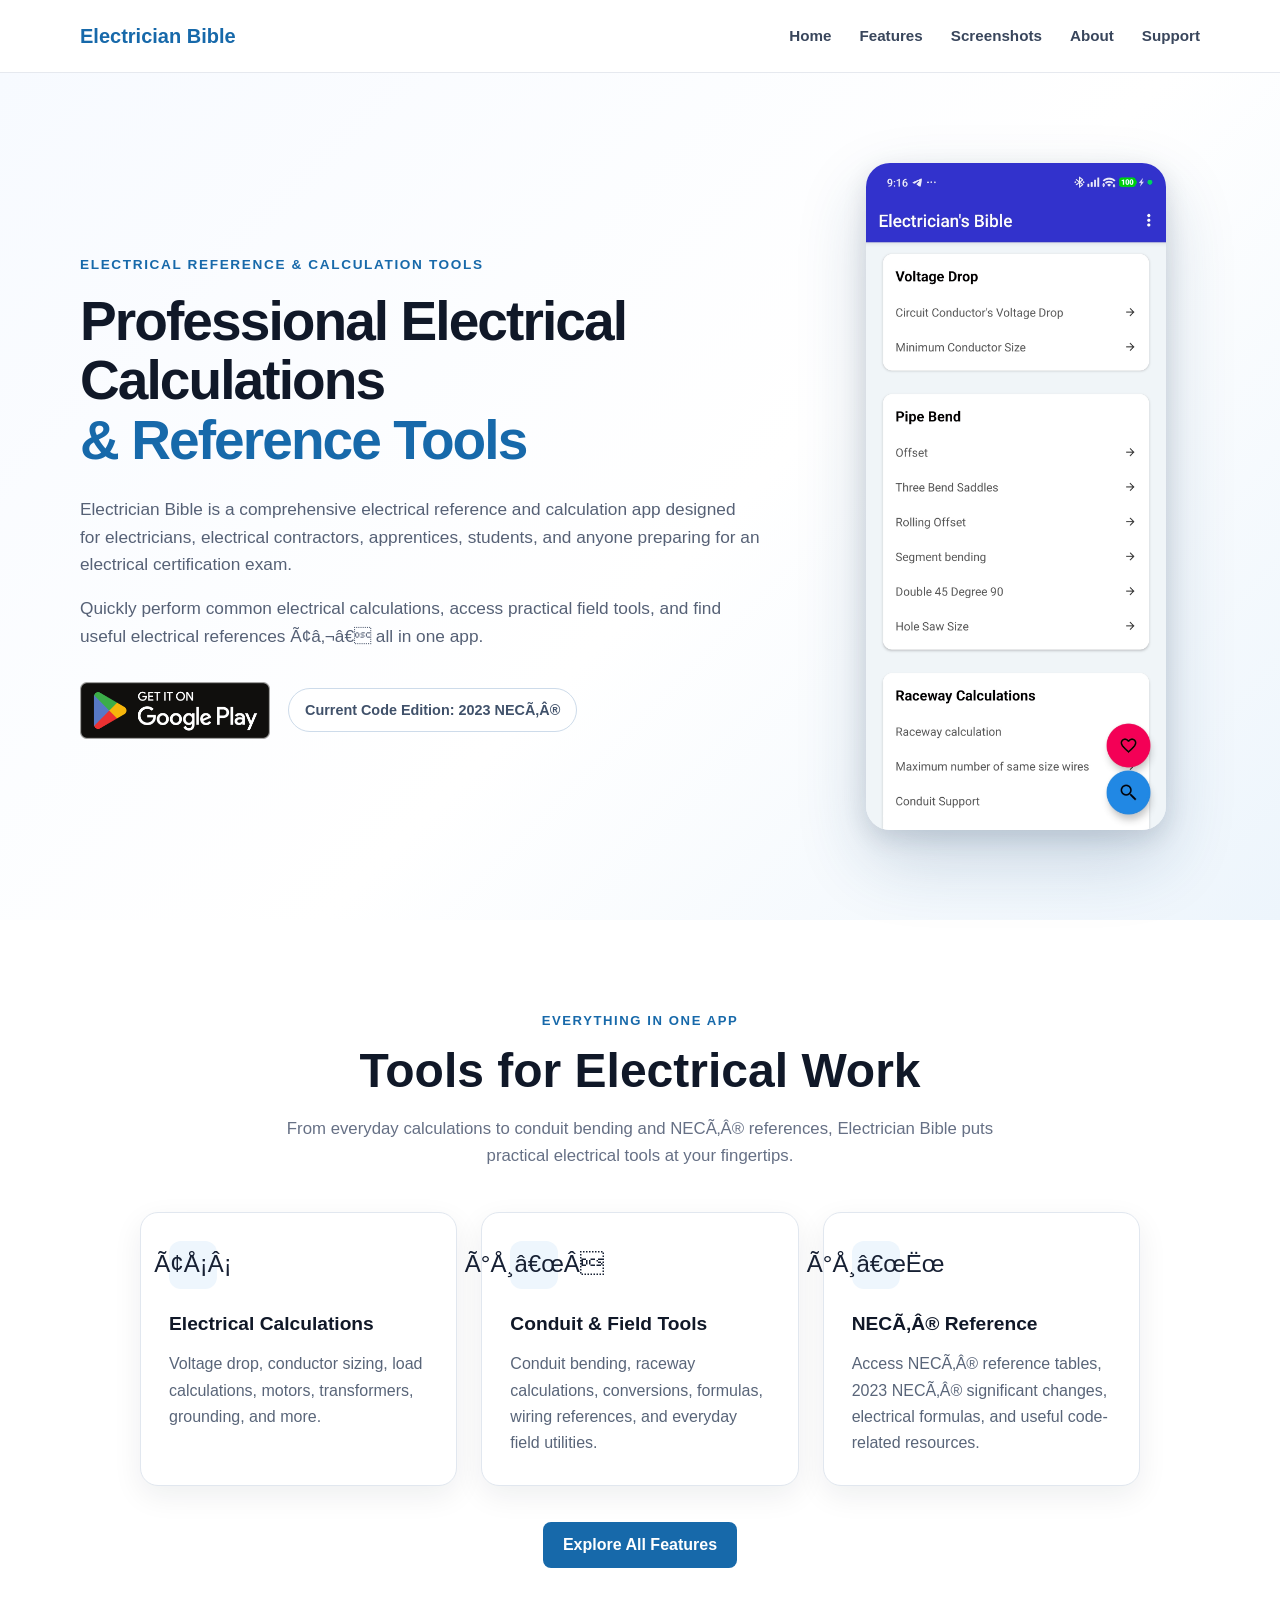
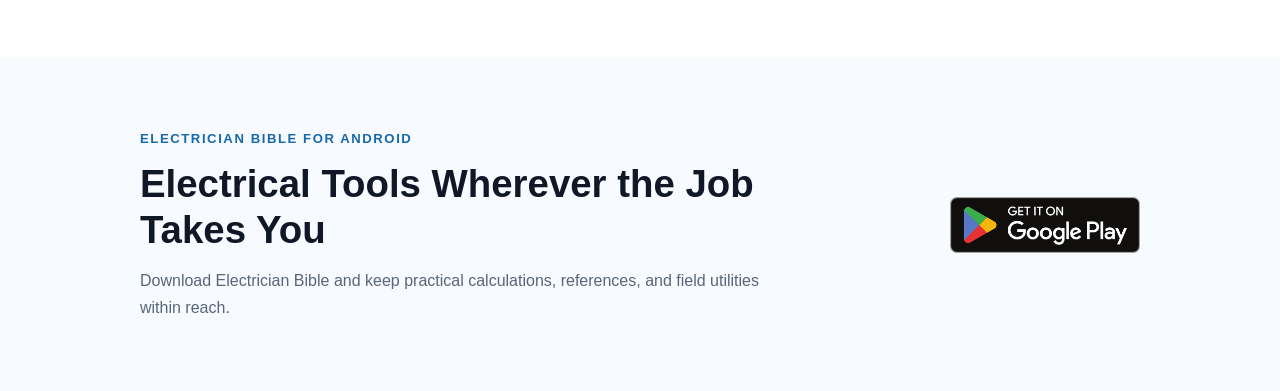
==== commit 98e11a67: "Use tablet screenshot for social sharing" ====
--- a/index.html
+++ b/index.html
@@ -1,19 +1,54 @@
-<!doctype html>
+﻿<!doctype html>
 <html lang="en">
   <head>
     <meta charset="UTF-8" />
     <meta name="viewport" content="width=device-width, initial-scale=1.0" />
 
-    <title>Electrician Bible</title>
-
-    <meta
-      name="description"
-      content="Electrician Bible provides professional electrical calculations, conduit bending tools, electrical references, and field utilities for electricians, contractors, apprentices, and students."
-    />
+    <title>Electrician Bible | Electrical Calculators, NECÂ® & Conduit Tools</title>
+
+    <meta name="description" content="Electrician Bible is an Android app for electricians with voltage drop, ampacity, conduit bending, raceway, load calculations, NECÂ® references, formulas, and field tools." />
 
     <link rel="stylesheet" href="css/style.css" />
       <link rel="icon" type="image/png" href="images/favicon.png">
-</head>
+
+    <!-- SEO META START -->
+
+    <meta name="robots" content="index, follow" />
+    <meta name="theme-color" content="#1769aa" />
+
+    <link rel="canonical" href="https://electricianbible.hidroilio.com/" />
+
+    <meta property="og:type" content="website" />
+    <meta property="og:site_name" content="Electrician Bible" />
+    <meta property="og:title" content="Electrician Bible | Electrical Calculators, NECÂ® & Conduit Tools" />
+    <meta property="og:description" content="Electrician Bible is an Android app for electricians with voltage drop, ampacity, conduit bending, raceway, load calculations, NECÂ® references, formulas, and field tools." />
+    <meta property="og:url" content="https://electricianbible.hidroilio.com/" />
+
+    <meta name="twitter:card" content="summary_large_image" />
+    <meta name="twitter:title" content="Electrician Bible | Electrical Calculators, NECÂ® & Conduit Tools" />
+    <meta name="twitter:description" content="Electrician Bible is an Android app for electricians with voltage drop, ampacity, conduit bending, raceway, load calculations, NECÂ® references, formulas, and field tools." />
+
+    
+    <meta property="og:image" content="https://electricianbible.hidroilio.com/images/electrician-bible-share.png" />
+    <meta property="og:image:alt" content="Electrician Bible Android electrical tools app" />
+    <meta name="twitter:image" content="https://electricianbible.hidroilio.com/images/electrician-bible-share.png" />
+    <!-- SEO META END -->
+  
+    <!-- STRUCTURED DATA START -->
+    <script type="application/ld+json">
+    {
+      "@context": "https://schema.org",
+      "@type": "SoftwareApplication",
+      "name": "Electrician Bible",
+      "applicationCategory": "UtilitiesApplication",
+      "operatingSystem": "Android",
+      "description": "Electrical calculators, conduit bending tools, NEC reference resources, wiring guides, formulas, and field utilities for electricians.",
+      "url": "https://electricianbible.hidroilio.com/",
+      "downloadUrl": "https://play.google.com/store/apps/details?id=com.softlink.electriciantoolsNew"
+    }
+    </script>
+    <!-- STRUCTURED DATA END -->
+  </head>
 
   <body>
     <header class="site-header">
@@ -70,7 +105,7 @@
 
             <p class="hero-description">
               Quickly perform common electrical calculations, access practical
-              field tools, and find useful electrical references â€” all in one
+              field tools, and find useful electrical references Ã¢â‚¬â€ all in one
               app.
             </p>
 
@@ -89,7 +124,7 @@
                 />
               </a>
 
-              <span class="nec-badge"> Current Code Edition: 2023 NECÂ® </span>
+              <span class="nec-badge"> Current Code Edition: 2023 NECÃ‚Â® </span>
             </div>
           </div>
 
@@ -112,7 +147,7 @@
       <p class="section-label">Everything in One App</p>
       <h2>Tools for Electrical Work</h2>
       <p class="section-description">
-        From everyday calculations to conduit bending and NECÂ® references,
+        From everyday calculations to conduit bending and NECÃ‚Â® references,
         Electrician Bible puts practical electrical tools at your fingertips.
       </p>
     </div>
@@ -120,7 +155,7 @@
     <div class="home-preview-grid">
 
       <article class="home-preview-card">
-        <div class="feature-icon">âš¡</div>
+        <div class="feature-icon">Ã¢Å¡Â¡</div>
         <h3>Electrical Calculations</h3>
         <p>
           Voltage drop, conductor sizing, load calculations, motors,
@@ -129,7 +164,7 @@
       </article>
 
       <article class="home-preview-card">
-        <div class="feature-icon">ðŸ“</div>
+        <div class="feature-icon">Ã°Å¸â€œÂ</div>
         <h3>Conduit & Field Tools</h3>
         <p>
           Conduit bending, raceway calculations, conversions, formulas,
@@ -138,10 +173,10 @@
       </article>
 
       <article class="home-preview-card">
-        <div class="feature-icon">ðŸ“˜</div>
-        <h3>NECÂ® Reference</h3>
-        <p>
-          Access NECÂ® reference tables, 2023 NECÂ® significant changes,
+        <div class="feature-icon">Ã°Å¸â€œËœ</div>
+        <h3>NECÃ‚Â® Reference</h3>
+        <p>
+          Access NECÃ‚Â® reference tables, 2023 NECÃ‚Â® significant changes,
           electrical formulas, and useful code-related resources.
         </p>
       </article>
@@ -196,3 +231,4 @@
   </body>
 </html>
 
+
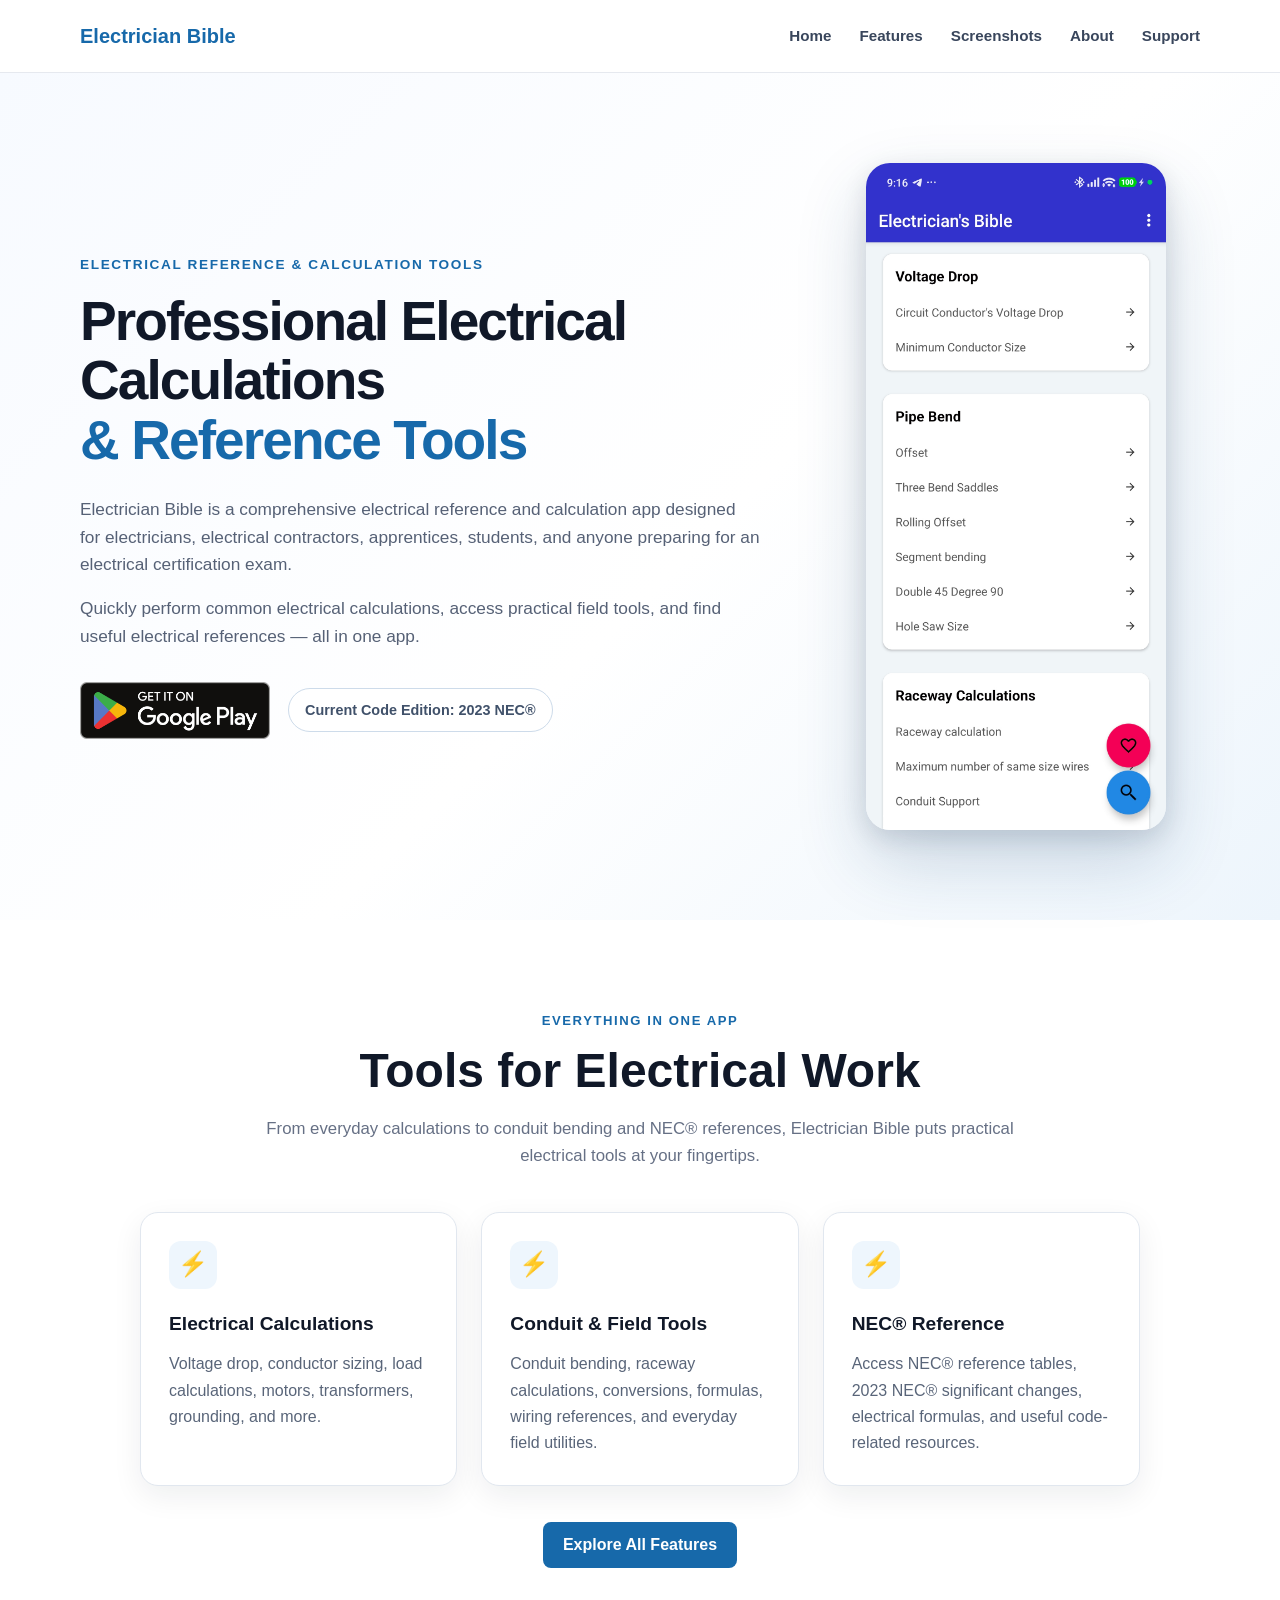
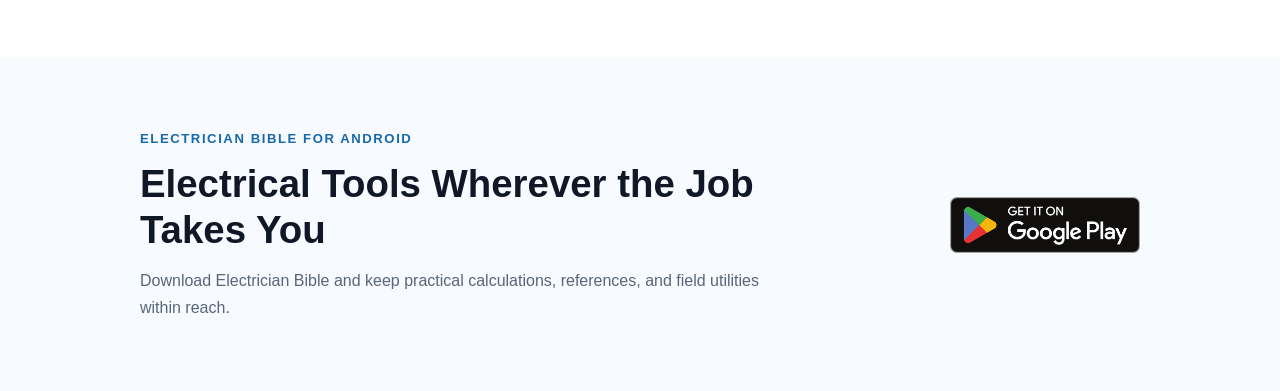
==== commit 566e52f7: "Repair website UTF-8 encoding" ====
--- a/index.html
+++ b/index.html
@@ -1,12 +1,12 @@
-﻿<!doctype html>
+<!doctype html>
 <html lang="en">
   <head>
     <meta charset="UTF-8" />
     <meta name="viewport" content="width=device-width, initial-scale=1.0" />
 
-    <title>Electrician Bible | Electrical Calculators, NECÂ® & Conduit Tools</title>
-
-    <meta name="description" content="Electrician Bible is an Android app for electricians with voltage drop, ampacity, conduit bending, raceway, load calculations, NECÂ® references, formulas, and field tools." />
+    <title>Electrician Bible | Electrical Calculators, NEC® & Conduit Tools</title>
+
+    <meta name="description" content="Electrician Bible is an Android app for electricians with voltage drop, ampacity, conduit bending, raceway, load calculations, NEC® references, formulas, and field tools." />
 
     <link rel="stylesheet" href="css/style.css" />
       <link rel="icon" type="image/png" href="images/favicon.png">
@@ -20,13 +20,13 @@
 
     <meta property="og:type" content="website" />
     <meta property="og:site_name" content="Electrician Bible" />
-    <meta property="og:title" content="Electrician Bible | Electrical Calculators, NECÂ® & Conduit Tools" />
-    <meta property="og:description" content="Electrician Bible is an Android app for electricians with voltage drop, ampacity, conduit bending, raceway, load calculations, NECÂ® references, formulas, and field tools." />
+    <meta property="og:title" content="Electrician Bible | Electrical Calculators, NEC® & Conduit Tools" />
+    <meta property="og:description" content="Electrician Bible is an Android app for electricians with voltage drop, ampacity, conduit bending, raceway, load calculations, NEC® references, formulas, and field tools." />
     <meta property="og:url" content="https://electricianbible.hidroilio.com/" />
 
     <meta name="twitter:card" content="summary_large_image" />
-    <meta name="twitter:title" content="Electrician Bible | Electrical Calculators, NECÂ® & Conduit Tools" />
-    <meta name="twitter:description" content="Electrician Bible is an Android app for electricians with voltage drop, ampacity, conduit bending, raceway, load calculations, NECÂ® references, formulas, and field tools." />
+    <meta name="twitter:title" content="Electrician Bible | Electrical Calculators, NEC® & Conduit Tools" />
+    <meta name="twitter:description" content="Electrician Bible is an Android app for electricians with voltage drop, ampacity, conduit bending, raceway, load calculations, NEC® references, formulas, and field tools." />
 
     
     <meta property="og:image" content="https://electricianbible.hidroilio.com/images/electrician-bible-share.png" />
@@ -105,7 +105,7 @@
 
             <p class="hero-description">
               Quickly perform common electrical calculations, access practical
-              field tools, and find useful electrical references Ã¢â‚¬â€ all in one
+              field tools, and find useful electrical references — all in one
               app.
             </p>
 
@@ -124,7 +124,7 @@
                 />
               </a>
 
-              <span class="nec-badge"> Current Code Edition: 2023 NECÃ‚Â® </span>
+              <span class="nec-badge"> Current Code Edition: 2023 NEC® </span>
             </div>
           </div>
 
@@ -147,7 +147,7 @@
       <p class="section-label">Everything in One App</p>
       <h2>Tools for Electrical Work</h2>
       <p class="section-description">
-        From everyday calculations to conduit bending and NECÃ‚Â® references,
+        From everyday calculations to conduit bending and NEC® references,
         Electrician Bible puts practical electrical tools at your fingertips.
       </p>
     </div>
@@ -155,7 +155,7 @@
     <div class="home-preview-grid">
 
       <article class="home-preview-card">
-        <div class="feature-icon">Ã¢Å¡Â¡</div>
+        <div class="feature-icon">&#9889;</div>
         <h3>Electrical Calculations</h3>
         <p>
           Voltage drop, conductor sizing, load calculations, motors,
@@ -164,7 +164,7 @@
       </article>
 
       <article class="home-preview-card">
-        <div class="feature-icon">Ã°Å¸â€œÂ</div>
+        <div class="feature-icon">&#9889;</div>
         <h3>Conduit & Field Tools</h3>
         <p>
           Conduit bending, raceway calculations, conversions, formulas,
@@ -173,10 +173,10 @@
       </article>
 
       <article class="home-preview-card">
-        <div class="feature-icon">Ã°Å¸â€œËœ</div>
-        <h3>NECÃ‚Â® Reference</h3>
-        <p>
-          Access NECÃ‚Â® reference tables, 2023 NECÃ‚Â® significant changes,
+        <div class="feature-icon">&#9889;</div>
+        <h3>NEC® Reference</h3>
+        <p>
+          Access NEC® reference tables, 2023 NEC® significant changes,
           electrical formulas, and useful code-related resources.
         </p>
       </article>
@@ -231,4 +231,3 @@
   </body>
 </html>
 
-
